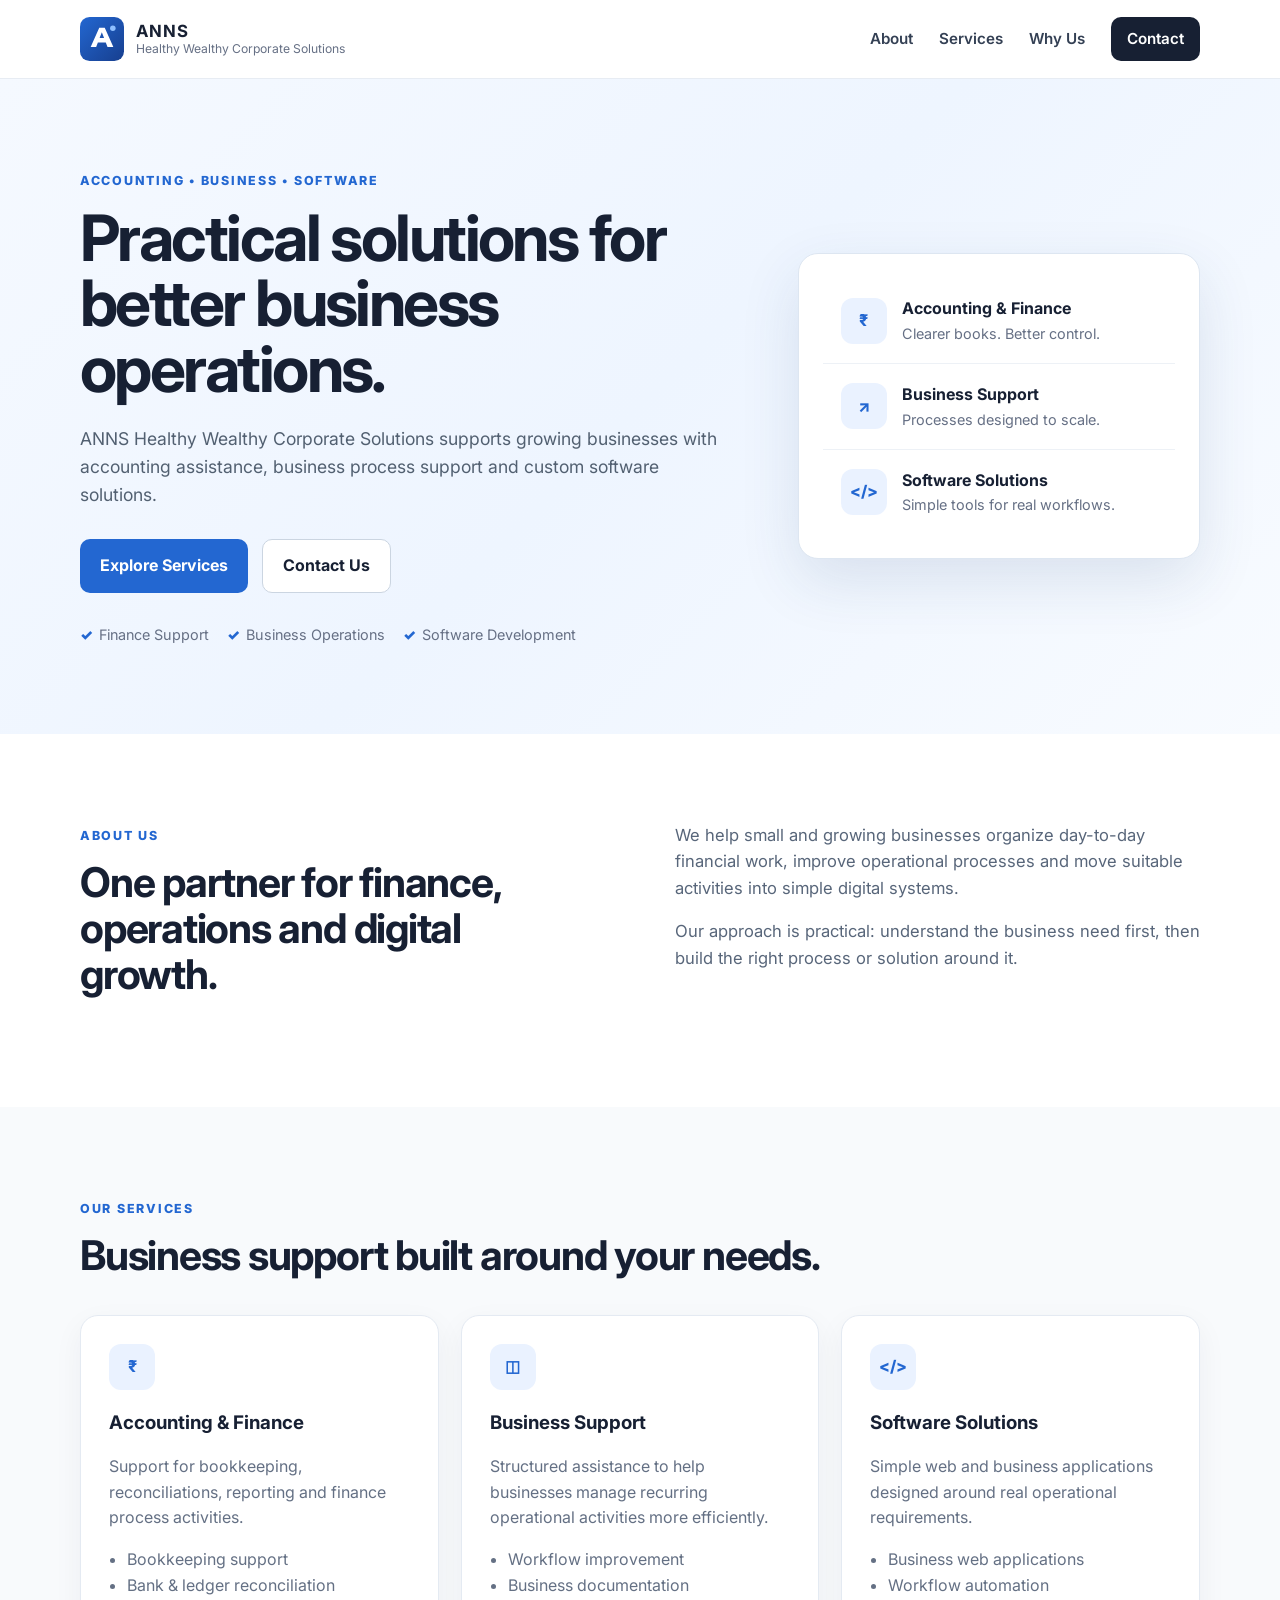
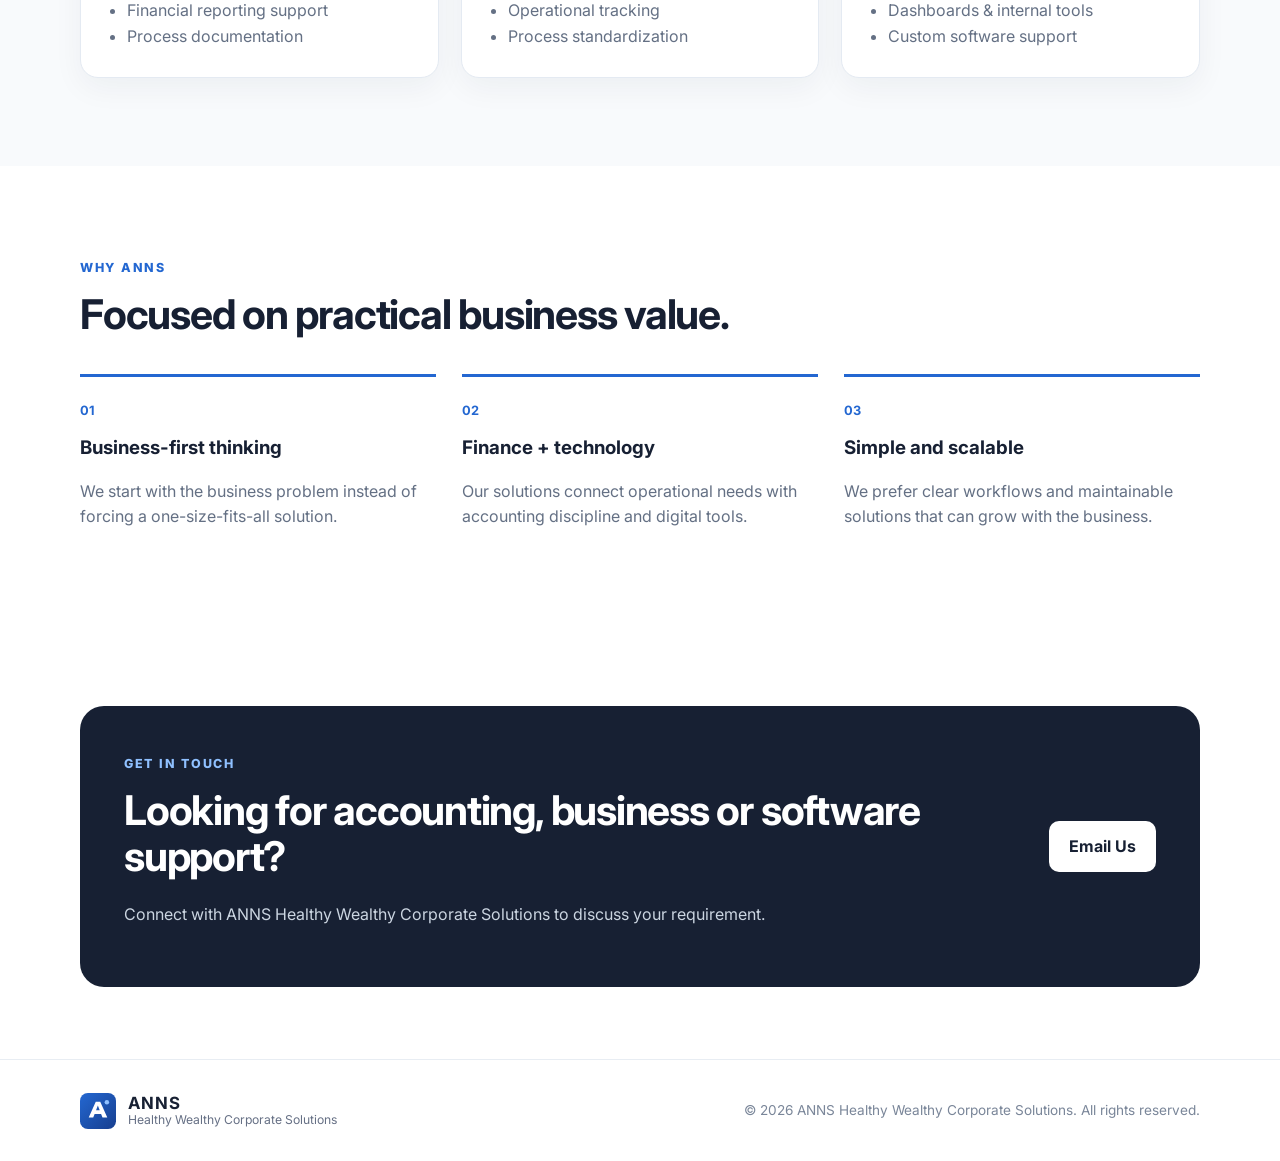
==== index.html @ 32c1140e "Initial ANNS corporate website" ====
<!DOCTYPE html>
<html lang="en">
<head>
  <meta charset="UTF-8" />
  <meta name="viewport" content="width=device-width, initial-scale=1.0" />
  <meta name="description" content="ANNS Healthy Wealthy Corporate Solutions provides accounting, business support and software solutions for growing businesses." />
  <title>ANNS Healthy Wealthy Corporate Solutions</title>
  <link rel="preconnect" href="https://fonts.googleapis.com">
  <link rel="preconnect" href="https://fonts.gstatic.com" crossorigin>
  <link href="https://fonts.googleapis.com/css2?family=Inter:wght@400;500;600;700;800&display=swap" rel="stylesheet">
  <link rel="stylesheet" href="styles.css" />
</head>
<body>
  <header class="site-header">
    <div class="container nav-wrap">
      <a class="brand" href="#home" aria-label="ANNS Healthy Wealthy Corporate Solutions home">
        <img src="logo.svg" alt="ANNS Healthy Wealthy Corporate Solutions logo" />
        <div>
          <strong>ANNS</strong>
          <span>Healthy Wealthy Corporate Solutions</span>
        </div>
      </a>

      <button class="menu-btn" aria-label="Open menu" aria-expanded="false">☰</button>

      <nav class="nav" id="nav">
        <a href="#about">About</a>
        <a href="#services">Services</a>
        <a href="#why-us">Why Us</a>
        <a href="#contact" class="nav-cta">Contact</a>
      </nav>
    </div>
  </header>

  <main>
    <section class="hero" id="home">
      <div class="container hero-grid">
        <div class="hero-copy">
          <span class="eyebrow">ACCOUNTING • BUSINESS • SOFTWARE</span>
          <h1>Practical solutions for better business operations.</h1>
          <p>
            ANNS Healthy Wealthy Corporate Solutions supports growing businesses
            with accounting assistance, business process support and custom software solutions.
          </p>
          <div class="hero-actions">
            <a class="btn primary" href="#services">Explore Services</a>
            <a class="btn secondary" href="#contact">Contact Us</a>
          </div>
          <div class="trust-row">
            <span>Finance Support</span>
            <span>Business Operations</span>
            <span>Software Development</span>
          </div>
        </div>

        <div class="hero-card">
          <div class="mini-card">
            <div class="icon">₹</div>
            <div>
              <strong>Accounting & Finance</strong>
              <span>Clearer books. Better control.</span>
            </div>
          </div>
          <div class="mini-card">
            <div class="icon">↗</div>
            <div>
              <strong>Business Support</strong>
              <span>Processes designed to scale.</span>
            </div>
          </div>
          <div class="mini-card">
            <div class="icon">&lt;/&gt;</div>
            <div>
              <strong>Software Solutions</strong>
              <span>Simple tools for real workflows.</span>
            </div>
          </div>
        </div>
      </div>
    </section>

    <section class="section" id="about">
      <div class="container two-col">
        <div>
          <span class="section-tag">ABOUT US</span>
          <h2>One partner for finance, operations and digital growth.</h2>
        </div>
        <div class="section-text">
          <p>
            We help small and growing businesses organize day-to-day financial work,
            improve operational processes and move suitable activities into simple digital systems.
          </p>
          <p>
            Our approach is practical: understand the business need first, then build the right process or solution around it.
          </p>
        </div>
      </div>
    </section>

    <section class="section alt" id="services">
      <div class="container">
        <span class="section-tag">OUR SERVICES</span>
        <h2>Business support built around your needs.</h2>
        <div class="cards">
          <article class="service-card">
            <div class="service-icon">₹</div>
            <h3>Accounting & Finance</h3>
            <p>Support for bookkeeping, reconciliations, reporting and finance process activities.</p>
            <ul>
              <li>Bookkeeping support</li>
              <li>Bank & ledger reconciliation</li>
              <li>Financial reporting support</li>
              <li>Process documentation</li>
            </ul>
          </article>

          <article class="service-card">
            <div class="service-icon">◫</div>
            <h3>Business Support</h3>
            <p>Structured assistance to help businesses manage recurring operational activities more efficiently.</p>
            <ul>
              <li>Workflow improvement</li>
              <li>Business documentation</li>
              <li>Operational tracking</li>
              <li>Process standardization</li>
            </ul>
          </article>

          <article class="service-card">
            <div class="service-icon">&lt;/&gt;</div>
            <h3>Software Solutions</h3>
            <p>Simple web and business applications designed around real operational requirements.</p>
            <ul>
              <li>Business web applications</li>
              <li>Workflow automation</li>
              <li>Dashboards & internal tools</li>
              <li>Custom software support</li>
            </ul>
          </article>
        </div>
      </div>
    </section>

    <section class="section" id="why-us">
      <div class="container">
        <span class="section-tag">WHY ANNS</span>
        <h2>Focused on practical business value.</h2>
        <div class="features">
          <div class="feature">
            <strong>01</strong>
            <h3>Business-first thinking</h3>
            <p>We start with the business problem instead of forcing a one-size-fits-all solution.</p>
          </div>
          <div class="feature">
            <strong>02</strong>
            <h3>Finance + technology</h3>
            <p>Our solutions connect operational needs with accounting discipline and digital tools.</p>
          </div>
          <div class="feature">
            <strong>03</strong>
            <h3>Simple and scalable</h3>
            <p>We prefer clear workflows and maintainable solutions that can grow with the business.</p>
          </div>
        </div>
      </div>
    </section>

    <section class="cta-section" id="contact">
      <div class="container cta-box">
        <div>
          <span class="section-tag light">GET IN TOUCH</span>
          <h2>Looking for accounting, business or software support?</h2>
          <p>Connect with ANNS Healthy Wealthy Corporate Solutions to discuss your requirement.</p>
        </div>
        <a class="btn light-btn" href="mailto:annshealthywealthycorporatesol@gmail.com">Email Us</a>
      </div>
    </section>
  </main>

  <footer>
    <div class="container footer-wrap">
      <div class="brand footer-brand">
        <img src="logo.svg" alt="" />
        <div>
          <strong>ANNS</strong>
          <span>Healthy Wealthy Corporate Solutions</span>
        </div>
      </div>
      <p>© <span id="year"></span> ANNS Healthy Wealthy Corporate Solutions. All rights reserved.</p>
    </div>
  </footer>

  <script src="script.js"></script>
</body>
</html>
---- styles.css ----
*{box-sizing:border-box}html{scroll-behavior:smooth}body{margin:0;font-family:Inter,Arial,sans-serif;color:#172033;background:#fff;line-height:1.6}.container{width:min(1120px,92%);margin:auto}.site-header{position:sticky;top:0;z-index:50;background:rgba(255,255,255,.96);backdrop-filter:blur(10px);border-bottom:1px solid #e7ecf3}.nav-wrap{height:78px;display:flex;align-items:center;justify-content:space-between}.brand{display:flex;align-items:center;gap:12px;text-decoration:none;color:#172033}.brand img{width:44px;height:44px}.brand div{display:flex;flex-direction:column;line-height:1.15}.brand strong{font-size:1.05rem;letter-spacing:.05em}.brand span{font-size:.76rem;color:#667085}.nav{display:flex;align-items:center;gap:26px}.nav a{text-decoration:none;color:#344054;font-weight:600;font-size:.95rem}.nav a:hover{color:#2367d1}.nav-cta{padding:10px 16px;background:#172033;color:#fff!important;border-radius:10px}.menu-btn{display:none;border:0;background:transparent;font-size:1.6rem}.hero{background:linear-gradient(135deg,#f5f9ff,#eef5ff 50%,#f8fbff);padding:88px 0}.hero-grid{display:grid;grid-template-columns:1.3fr .8fr;gap:64px;align-items:center}.eyebrow,.section-tag{display:inline-block;font-size:.78rem;font-weight:800;letter-spacing:.14em;color:#2367d1;margin-bottom:14px}.hero h1{font-size:clamp(2.4rem,5vw,4.7rem);line-height:1.02;margin:0 0 24px;letter-spacing:-.04em;max-width:820px}.hero p{font-size:1.1rem;color:#526071;max-width:700px}.hero-actions{display:flex;gap:14px;margin:30px 0}.btn{display:inline-flex;align-items:center;justify-content:center;padding:13px 20px;border-radius:10px;text-decoration:none;font-weight:700}.primary{background:#2367d1;color:white}.secondary{border:1px solid #cbd5e1;color:#172033;background:white}.trust-row{display:flex;gap:18px;flex-wrap:wrap;color:#667085;font-size:.9rem}.trust-row span:before{content:"✓";color:#2367d1;font-weight:900;margin-right:6px}.hero-card{background:#fff;border:1px solid #dde6f1;border-radius:20px;padding:24px;box-shadow:0 22px 60px rgba(31,68,118,.12)}.mini-card{display:flex;gap:15px;align-items:center;padding:18px;border-bottom:1px solid #edf1f6}.mini-card:last-child{border-bottom:0}.mini-card div:last-child{display:flex;flex-direction:column}.mini-card span{font-size:.9rem;color:#667085}.icon,.service-icon{width:46px;height:46px;border-radius:12px;background:#eaf2ff;color:#2367d1;display:grid;place-items:center;font-weight:800}.section{padding:88px 0}.alt{background:#f8fafc}.two-col{display:grid;grid-template-columns:1fr 1fr;gap:70px}.section h2,.cta-section h2{font-size:clamp(2rem,3.2vw,3.1rem);line-height:1.12;letter-spacing:-.03em;margin:0 0 22px}.section-text p{margin-top:0;color:#58667a;font-size:1.04rem}.cards{display:grid;grid-template-columns:repeat(3,1fr);gap:22px;margin-top:36px}.service-card{background:#fff;border:1px solid #e4eaf2;border-radius:18px;padding:28px;box-shadow:0 10px 30px rgba(21,35,60,.05)}.service-card h3{margin:18px 0 10px}.service-card p,.service-card li{color:#647084}.service-card ul{padding-left:18px;margin-bottom:0}.features{display:grid;grid-template-columns:repeat(3,1fr);gap:26px;margin-top:36px}.feature{padding-top:20px;border-top:3px solid #2367d1}.feature>strong{font-size:.8rem;color:#2367d1}.feature h3{margin:10px 0 8px}.feature p{color:#647084}.cta-section{padding:72px 0}.cta-box{background:#172033;color:#fff;border-radius:24px;padding:44px;display:flex;align-items:center;justify-content:space-between;gap:30px}.cta-box p{color:#cbd5e1;max-width:700px}.light{color:#8fc0ff}.light-btn{background:#fff;color:#172033;white-space:nowrap}footer{border-top:1px solid #e8edf3;padding:26px 0}.footer-wrap{display:flex;align-items:center;justify-content:space-between;gap:20px}.footer-brand img{width:36px;height:36px}.footer-wrap p{font-size:.85rem;color:#7a8699}@media(max-width:850px){.menu-btn{display:block}.nav{position:absolute;top:78px;left:0;right:0;background:#fff;border-bottom:1px solid #e7ecf3;padding:18px 4%;display:none;flex-direction:column;align-items:flex-start}.nav.open{display:flex}.hero{padding:58px 0}.hero-grid,.two-col,.cards,.features{grid-template-columns:1fr}.hero-grid{gap:36px}.hero h1{font-size:2.65rem}.cta-box,.footer-wrap{flex-direction:column;align-items:flex-start}.brand span{max-width:190px}}
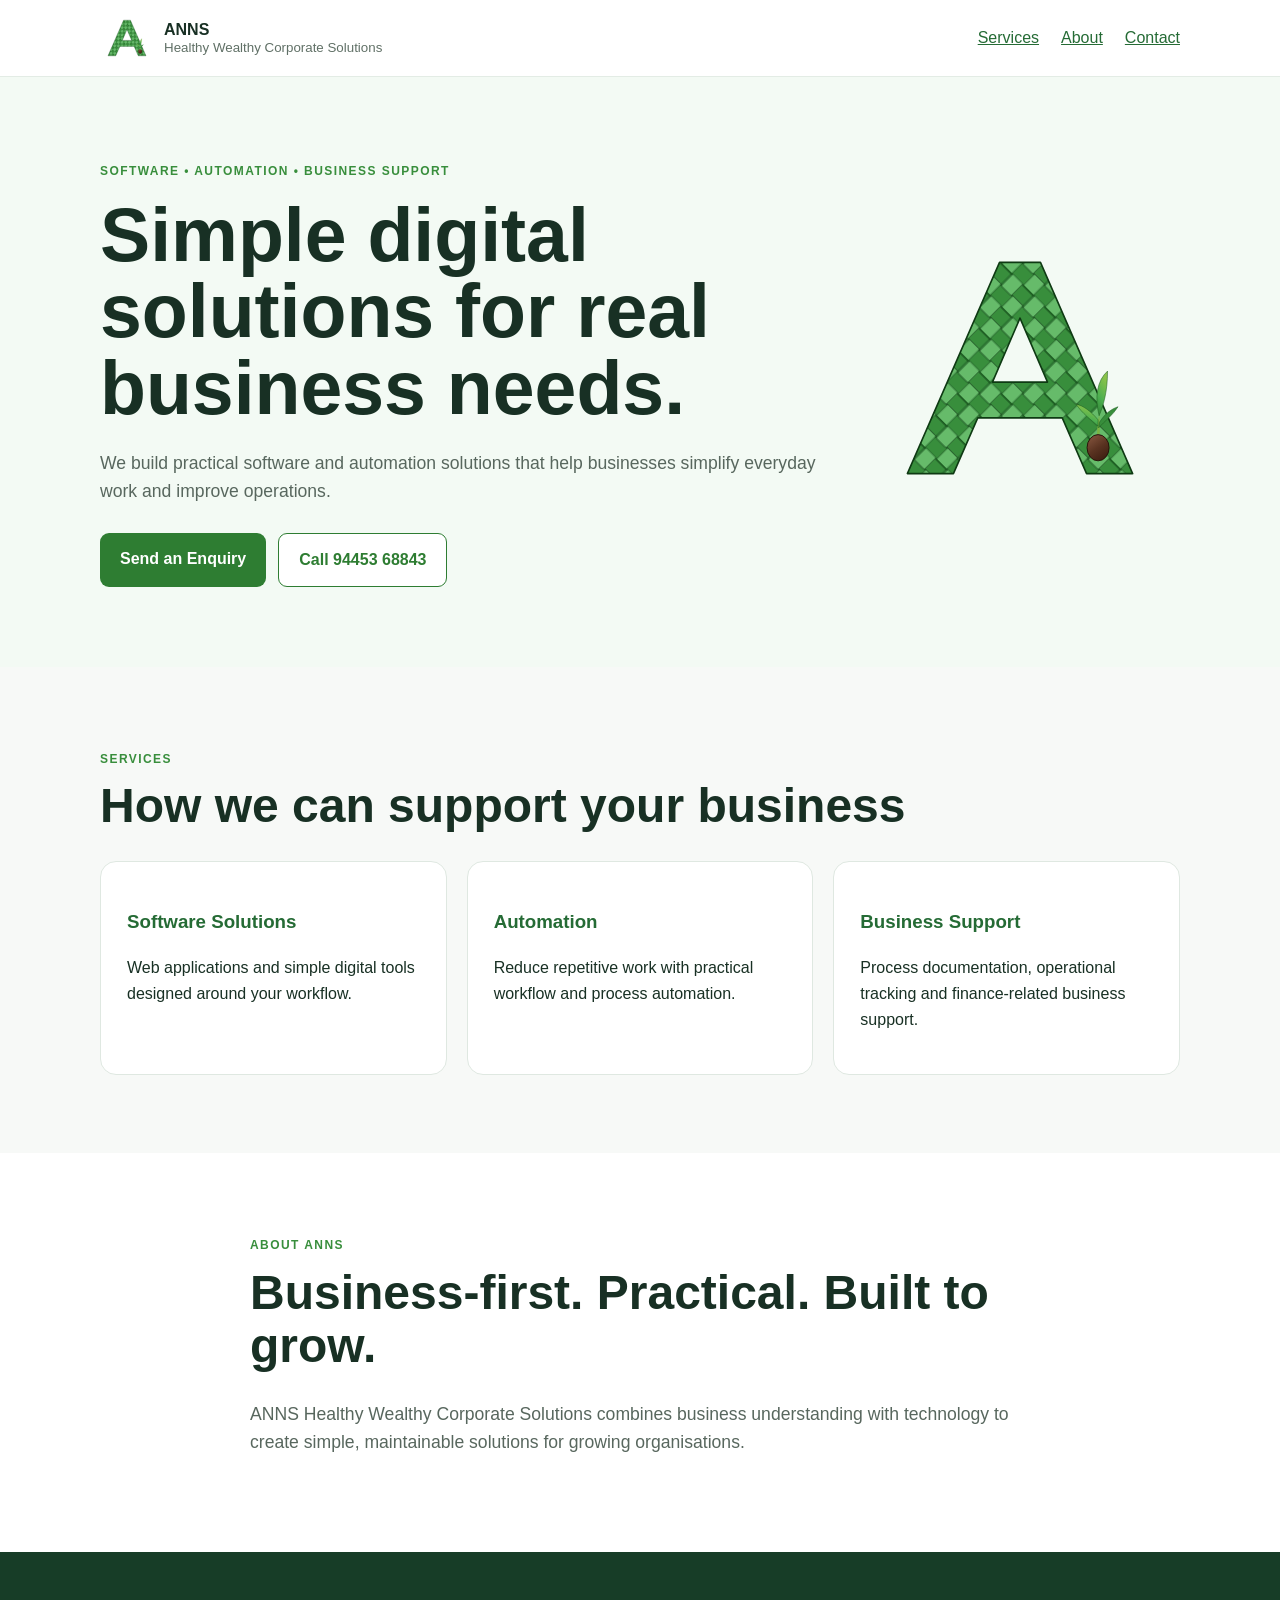
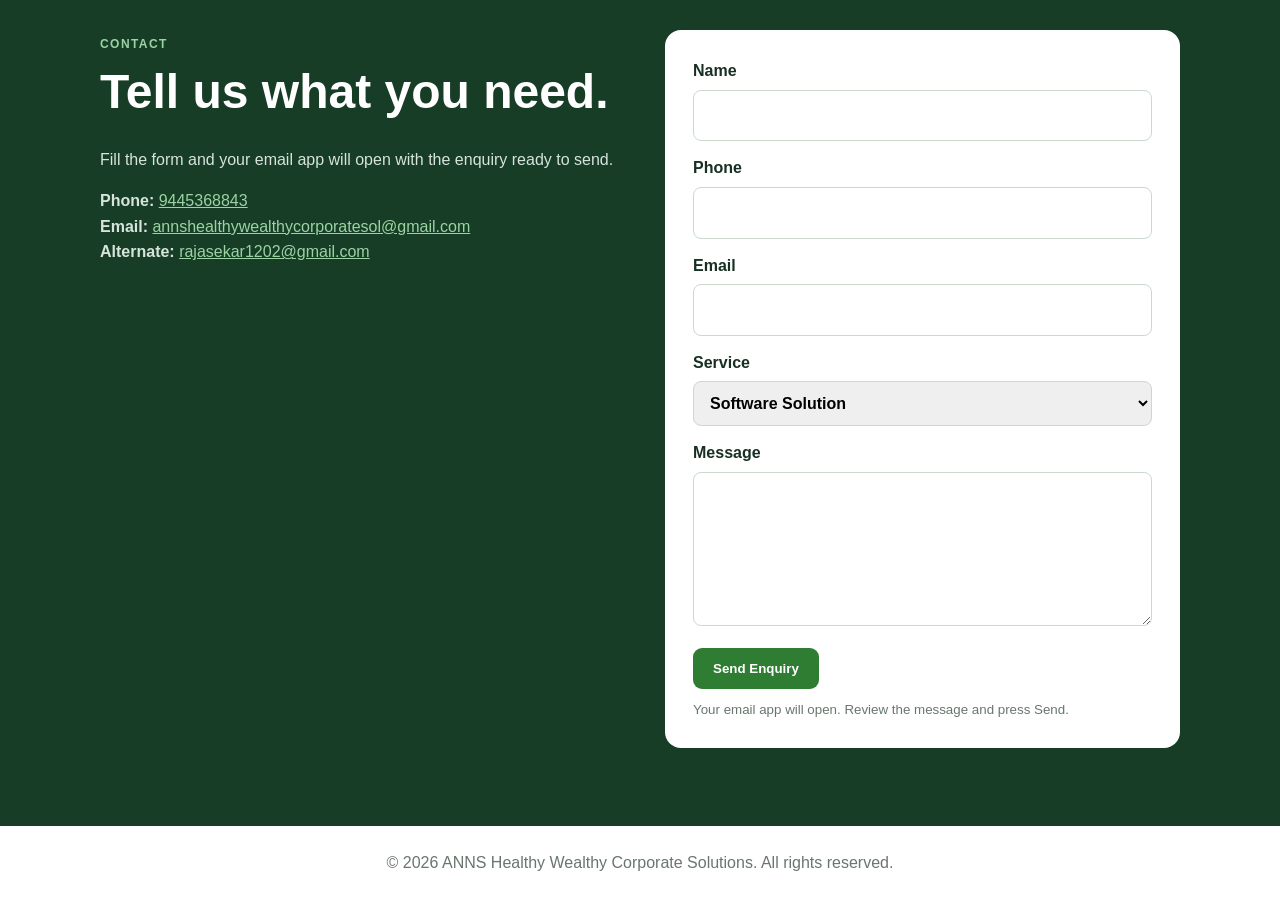
==== commit 4dfc1f16: "Update ANNS website design and logo" ====
--- a/index.html
+++ b/index.html
@@ -1,195 +1,42 @@
 <!DOCTYPE html>
 <html lang="en">
 <head>
-  <meta charset="UTF-8" />
-  <meta name="viewport" content="width=device-width, initial-scale=1.0" />
-  <meta name="description" content="ANNS Healthy Wealthy Corporate Solutions provides accounting, business support and software solutions for growing businesses." />
-  <title>ANNS Healthy Wealthy Corporate Solutions</title>
-  <link rel="preconnect" href="https://fonts.googleapis.com">
-  <link rel="preconnect" href="https://fonts.gstatic.com" crossorigin>
-  <link href="https://fonts.googleapis.com/css2?family=Inter:wght@400;500;600;700;800&display=swap" rel="stylesheet">
-  <link rel="stylesheet" href="styles.css" />
+<meta charset="UTF-8"><meta name="viewport" content="width=device-width,initial-scale=1">
+<meta name="description" content="ANNS Healthy Wealthy Corporate Solutions provides software, automation and practical business support.">
+<title>ANNS Healthy Wealthy Corporate Solutions</title>
+<link rel="stylesheet" href="styles.css">
 </head>
 <body>
-  <header class="site-header">
-    <div class="container nav-wrap">
-      <a class="brand" href="#home" aria-label="ANNS Healthy Wealthy Corporate Solutions home">
-        <img src="logo.svg" alt="ANNS Healthy Wealthy Corporate Solutions logo" />
-        <div>
-          <strong>ANNS</strong>
-          <span>Healthy Wealthy Corporate Solutions</span>
-        </div>
-      </a>
-
-      <button class="menu-btn" aria-label="Open menu" aria-expanded="false">☰</button>
-
-      <nav class="nav" id="nav">
-        <a href="#about">About</a>
-        <a href="#services">Services</a>
-        <a href="#why-us">Why Us</a>
-        <a href="#contact" class="nav-cta">Contact</a>
-      </nav>
-    </div>
-  </header>
-
-  <main>
-    <section class="hero" id="home">
-      <div class="container hero-grid">
-        <div class="hero-copy">
-          <span class="eyebrow">ACCOUNTING • BUSINESS • SOFTWARE</span>
-          <h1>Practical solutions for better business operations.</h1>
-          <p>
-            ANNS Healthy Wealthy Corporate Solutions supports growing businesses
-            with accounting assistance, business process support and custom software solutions.
-          </p>
-          <div class="hero-actions">
-            <a class="btn primary" href="#services">Explore Services</a>
-            <a class="btn secondary" href="#contact">Contact Us</a>
-          </div>
-          <div class="trust-row">
-            <span>Finance Support</span>
-            <span>Business Operations</span>
-            <span>Software Development</span>
-          </div>
-        </div>
-
-        <div class="hero-card">
-          <div class="mini-card">
-            <div class="icon">₹</div>
-            <div>
-              <strong>Accounting & Finance</strong>
-              <span>Clearer books. Better control.</span>
-            </div>
-          </div>
-          <div class="mini-card">
-            <div class="icon">↗</div>
-            <div>
-              <strong>Business Support</strong>
-              <span>Processes designed to scale.</span>
-            </div>
-          </div>
-          <div class="mini-card">
-            <div class="icon">&lt;/&gt;</div>
-            <div>
-              <strong>Software Solutions</strong>
-              <span>Simple tools for real workflows.</span>
-            </div>
-          </div>
-        </div>
-      </div>
-    </section>
-
-    <section class="section" id="about">
-      <div class="container two-col">
-        <div>
-          <span class="section-tag">ABOUT US</span>
-          <h2>One partner for finance, operations and digital growth.</h2>
-        </div>
-        <div class="section-text">
-          <p>
-            We help small and growing businesses organize day-to-day financial work,
-            improve operational processes and move suitable activities into simple digital systems.
-          </p>
-          <p>
-            Our approach is practical: understand the business need first, then build the right process or solution around it.
-          </p>
-        </div>
-      </div>
-    </section>
-
-    <section class="section alt" id="services">
-      <div class="container">
-        <span class="section-tag">OUR SERVICES</span>
-        <h2>Business support built around your needs.</h2>
-        <div class="cards">
-          <article class="service-card">
-            <div class="service-icon">₹</div>
-            <h3>Accounting & Finance</h3>
-            <p>Support for bookkeeping, reconciliations, reporting and finance process activities.</p>
-            <ul>
-              <li>Bookkeeping support</li>
-              <li>Bank & ledger reconciliation</li>
-              <li>Financial reporting support</li>
-              <li>Process documentation</li>
-            </ul>
-          </article>
-
-          <article class="service-card">
-            <div class="service-icon">◫</div>
-            <h3>Business Support</h3>
-            <p>Structured assistance to help businesses manage recurring operational activities more efficiently.</p>
-            <ul>
-              <li>Workflow improvement</li>
-              <li>Business documentation</li>
-              <li>Operational tracking</li>
-              <li>Process standardization</li>
-            </ul>
-          </article>
-
-          <article class="service-card">
-            <div class="service-icon">&lt;/&gt;</div>
-            <h3>Software Solutions</h3>
-            <p>Simple web and business applications designed around real operational requirements.</p>
-            <ul>
-              <li>Business web applications</li>
-              <li>Workflow automation</li>
-              <li>Dashboards & internal tools</li>
-              <li>Custom software support</li>
-            </ul>
-          </article>
-        </div>
-      </div>
-    </section>
-
-    <section class="section" id="why-us">
-      <div class="container">
-        <span class="section-tag">WHY ANNS</span>
-        <h2>Focused on practical business value.</h2>
-        <div class="features">
-          <div class="feature">
-            <strong>01</strong>
-            <h3>Business-first thinking</h3>
-            <p>We start with the business problem instead of forcing a one-size-fits-all solution.</p>
-          </div>
-          <div class="feature">
-            <strong>02</strong>
-            <h3>Finance + technology</h3>
-            <p>Our solutions connect operational needs with accounting discipline and digital tools.</p>
-          </div>
-          <div class="feature">
-            <strong>03</strong>
-            <h3>Simple and scalable</h3>
-            <p>We prefer clear workflows and maintainable solutions that can grow with the business.</p>
-          </div>
-        </div>
-      </div>
-    </section>
-
-    <section class="cta-section" id="contact">
-      <div class="container cta-box">
-        <div>
-          <span class="section-tag light">GET IN TOUCH</span>
-          <h2>Looking for accounting, business or software support?</h2>
-          <p>Connect with ANNS Healthy Wealthy Corporate Solutions to discuss your requirement.</p>
-        </div>
-        <a class="btn light-btn" href="mailto:annshealthywealthycorporatesol@gmail.com">Email Us</a>
-      </div>
-    </section>
-  </main>
-
-  <footer>
-    <div class="container footer-wrap">
-      <div class="brand footer-brand">
-        <img src="logo.svg" alt="" />
-        <div>
-          <strong>ANNS</strong>
-          <span>Healthy Wealthy Corporate Solutions</span>
-        </div>
-      </div>
-      <p>© <span id="year"></span> ANNS Healthy Wealthy Corporate Solutions. All rights reserved.</p>
-    </div>
-  </footer>
-
-  <script src="script.js"></script>
-</body>
-</html>
+<header><div class="wrap nav">
+<a class="brand" href="#home"><img src="logo.svg" alt="ANNS logo"><div><b>ANNS</b><small>Healthy Wealthy Corporate Solutions</small></div></a>
+<nav><a href="#services">Services</a><a href="#about">About</a><a href="#contact">Contact</a></nav>
+</div></header>
+<main id="home">
+<section class="hero"><div class="wrap heroGrid">
+<div><span class="tag">SOFTWARE • AUTOMATION • BUSINESS SUPPORT</span><h1>Simple digital solutions for real business needs.</h1>
+<p>We build practical software and automation solutions that help businesses simplify everyday work and improve operations.</p>
+<div class="actions"><a class="btn" href="#contact">Send an Enquiry</a><a class="btn outline" href="tel:+919445368843">Call 94453 68843</a></div></div>
+<div class="logoHero"><img src="logo.svg" alt="ANNS logo"></div>
+</div></section>
+<section id="services" class="section alt"><div class="wrap"><span class="tag">SERVICES</span><h2>How we can support your business</h2>
+<div class="cards"><article><h3>Software Solutions</h3><p>Web applications and simple digital tools designed around your workflow.</p></article>
+<article><h3>Automation</h3><p>Reduce repetitive work with practical workflow and process automation.</p></article>
+<article><h3>Business Support</h3><p>Process documentation, operational tracking and finance-related business support.</p></article></div></div></section>
+<section id="about" class="section"><div class="wrap narrow"><span class="tag">ABOUT ANNS</span><h2>Business-first. Practical. Built to grow.</h2>
+<p>ANNS Healthy Wealthy Corporate Solutions combines business understanding with technology to create simple, maintainable solutions for growing organisations.</p></div></section>
+<section id="contact" class="section contact"><div class="wrap contactGrid"><div><span class="tag">CONTACT</span><h2>Tell us what you need.</h2>
+<p>Fill the form and your email app will open with the enquiry ready to send.</p>
+<p><b>Phone:</b> <a href="tel:+919445368843">9445368843</a><br>
+<b>Email:</b> <a href="mailto:annshealthywealthycorporatesol@gmail.com">annshealthywealthycorporatesol@gmail.com</a><br>
+<b>Alternate:</b> <a href="mailto:rajasekar1202@gmail.com">rajasekar1202@gmail.com</a></p></div>
+<form id="enquiryForm">
+<label>Name<input id="name" required></label>
+<label>Phone<input id="phone" type="tel" required></label>
+<label>Email<input id="email" type="email" required></label>
+<label>Service<select id="service"><option>Software Solution</option><option>Automation</option><option>Business Support</option><option>Other</option></select></label>
+<label>Message<textarea id="message" rows="5" required></textarea></label>
+<button class="btn" type="submit">Send Enquiry</button>
+<small class="note">Your email app will open. Review the message and press Send.</small>
+</form></div></section></main>
+<footer><div class="wrap">© <span id="year"></span> ANNS Healthy Wealthy Corporate Solutions. All rights reserved.</div></footer>
+<script src="script.js"></script></body></html>
--- a/styles.css
+++ b/styles.css
@@ -1 +1 @@
-*{box-sizing:border-box}html{scroll-behavior:smooth}body{margin:0;font-family:Inter,Arial,sans-serif;color:#172033;background:#fff;line-height:1.6}.container{width:min(1120px,92%);margin:auto}.site-header{position:sticky;top:0;z-index:50;background:rgba(255,255,255,.96);backdrop-filter:blur(10px);border-bottom:1px solid #e7ecf3}.nav-wrap{height:78px;display:flex;align-items:center;justify-content:space-between}.brand{display:flex;align-items:center;gap:12px;text-decoration:none;color:#172033}.brand img{width:44px;height:44px}.brand div{display:flex;flex-direction:column;line-height:1.15}.brand strong{font-size:1.05rem;letter-spacing:.05em}.brand span{font-size:.76rem;color:#667085}.nav{display:flex;align-items:center;gap:26px}.nav a{text-decoration:none;color:#344054;font-weight:600;font-size:.95rem}.nav a:hover{color:#2367d1}.nav-cta{padding:10px 16px;background:#172033;color:#fff!important;border-radius:10px}.menu-btn{display:none;border:0;background:transparent;font-size:1.6rem}.hero{background:linear-gradient(135deg,#f5f9ff,#eef5ff 50%,#f8fbff);padding:88px 0}.hero-grid{display:grid;grid-template-columns:1.3fr .8fr;gap:64px;align-items:center}.eyebrow,.section-tag{display:inline-block;font-size:.78rem;font-weight:800;letter-spacing:.14em;color:#2367d1;margin-bottom:14px}.hero h1{font-size:clamp(2.4rem,5vw,4.7rem);line-height:1.02;margin:0 0 24px;letter-spacing:-.04em;max-width:820px}.hero p{font-size:1.1rem;color:#526071;max-width:700px}.hero-actions{display:flex;gap:14px;margin:30px 0}.btn{display:inline-flex;align-items:center;justify-content:center;padding:13px 20px;border-radius:10px;text-decoration:none;font-weight:700}.primary{background:#2367d1;color:white}.secondary{border:1px solid #cbd5e1;color:#172033;background:white}.trust-row{display:flex;gap:18px;flex-wrap:wrap;color:#667085;font-size:.9rem}.trust-row span:before{content:"✓";color:#2367d1;font-weight:900;margin-right:6px}.hero-card{background:#fff;border:1px solid #dde6f1;border-radius:20px;padding:24px;box-shadow:0 22px 60px rgba(31,68,118,.12)}.mini-card{display:flex;gap:15px;align-items:center;padding:18px;border-bottom:1px solid #edf1f6}.mini-card:last-child{border-bottom:0}.mini-card div:last-child{display:flex;flex-direction:column}.mini-card span{font-size:.9rem;color:#667085}.icon,.service-icon{width:46px;height:46px;border-radius:12px;background:#eaf2ff;color:#2367d1;display:grid;place-items:center;font-weight:800}.section{padding:88px 0}.alt{background:#f8fafc}.two-col{display:grid;grid-template-columns:1fr 1fr;gap:70px}.section h2,.cta-section h2{font-size:clamp(2rem,3.2vw,3.1rem);line-height:1.12;letter-spacing:-.03em;margin:0 0 22px}.section-text p{margin-top:0;color:#58667a;font-size:1.04rem}.cards{display:grid;grid-template-columns:repeat(3,1fr);gap:22px;margin-top:36px}.service-card{background:#fff;border:1px solid #e4eaf2;border-radius:18px;padding:28px;box-shadow:0 10px 30px rgba(21,35,60,.05)}.service-card h3{margin:18px 0 10px}.service-card p,.service-card li{color:#647084}.service-card ul{padding-left:18px;margin-bottom:0}.features{display:grid;grid-template-columns:repeat(3,1fr);gap:26px;margin-top:36px}.feature{padding-top:20px;border-top:3px solid #2367d1}.feature>strong{font-size:.8rem;color:#2367d1}.feature h3{margin:10px 0 8px}.feature p{color:#647084}.cta-section{padding:72px 0}.cta-box{background:#172033;color:#fff;border-radius:24px;padding:44px;display:flex;align-items:center;justify-content:space-between;gap:30px}.cta-box p{color:#cbd5e1;max-width:700px}.light{color:#8fc0ff}.light-btn{background:#fff;color:#172033;white-space:nowrap}footer{border-top:1px solid #e8edf3;padding:26px 0}.footer-wrap{display:flex;align-items:center;justify-content:space-between;gap:20px}.footer-brand img{width:36px;height:36px}.footer-wrap p{font-size:.85rem;color:#7a8699}@media(max-width:850px){.menu-btn{display:block}.nav{position:absolute;top:78px;left:0;right:0;background:#fff;border-bottom:1px solid #e7ecf3;padding:18px 4%;display:none;flex-direction:column;align-items:flex-start}.nav.open{display:flex}.hero{padding:58px 0}.hero-grid,.two-col,.cards,.features{grid-template-columns:1fr}.hero-grid{gap:36px}.hero h1{font-size:2.65rem}.cta-box,.footer-wrap{flex-direction:column;align-items:flex-start}.brand span{max-width:190px}}+*{box-sizing:border-box}html{scroll-behavior:smooth}body{margin:0;font-family:Arial,sans-serif;color:#183024;line-height:1.6}.wrap{width:min(1080px,92%);margin:auto}header{position:sticky;top:0;background:#fff;border-bottom:1px solid #e3ece5;z-index:5}.nav{height:76px;display:flex;align-items:center;justify-content:space-between}.brand{display:flex;align-items:center;gap:10px;text-decoration:none;color:#183024}.brand img{width:54px;height:54px}.brand div{display:flex;flex-direction:column;line-height:1.15}.brand small{color:#607066}nav{display:flex;gap:22px}nav a,a{color:#256b35}.hero{padding:80px 0;background:#f3faf4}.heroGrid{display:grid;grid-template-columns:1.4fr .6fr;align-items:center;gap:40px}.logoHero{text-align:center}.logoHero img{width:min(320px,80vw)}.tag{font-size:.75rem;font-weight:700;letter-spacing:.12em;color:#388e3c}.hero h1{font-size:clamp(2.5rem,6vw,4.7rem);line-height:1.02;margin:14px 0 22px}.hero p,.narrow p{font-size:1.1rem;color:#58675e}.actions{display:flex;gap:12px;flex-wrap:wrap;margin-top:28px}.btn{display:inline-block;border:0;border-radius:9px;padding:13px 20px;background:#2e7d32;color:#fff;text-decoration:none;font-weight:700;cursor:pointer}.outline{background:#fff;color:#2e7d32;border:1px solid #2e7d32}.section{padding:78px 0}.alt{background:#f7f9f7}h2{font-size:clamp(2rem,4vw,3rem);line-height:1.1;margin:10px 0 28px}.cards{display:grid;grid-template-columns:repeat(3,1fr);gap:20px}.cards article{padding:26px;border:1px solid #dfe8e1;border-radius:16px;background:#fff}.cards h3{color:#256b35}.narrow{max-width:780px}.contact{background:#173d27;color:#fff}.contact .tag,.contact a{color:#9bd4a2}.contactGrid{display:grid;grid-template-columns:1fr 1fr;gap:50px}.contact p{color:#d7e4da}form{background:#fff;color:#183024;padding:28px;border-radius:16px}label{display:block;font-weight:700;margin-bottom:14px}input,select,textarea{width:100%;margin-top:6px;padding:12px;border:1px solid #cbd8ce;border-radius:8px;font:inherit}textarea{resize:vertical}.note{display:block;color:#68776d;margin-top:10px}footer{padding:24px;text-align:center;color:#69766d}@media(max-width:760px){nav{display:none}.hero{padding:50px 0}.heroGrid,.contactGrid,.cards{grid-template-columns:1fr}.logoHero{order:-1}.logoHero img{width:190px}.brand small{max-width:190px}.contactGrid{gap:25px}}
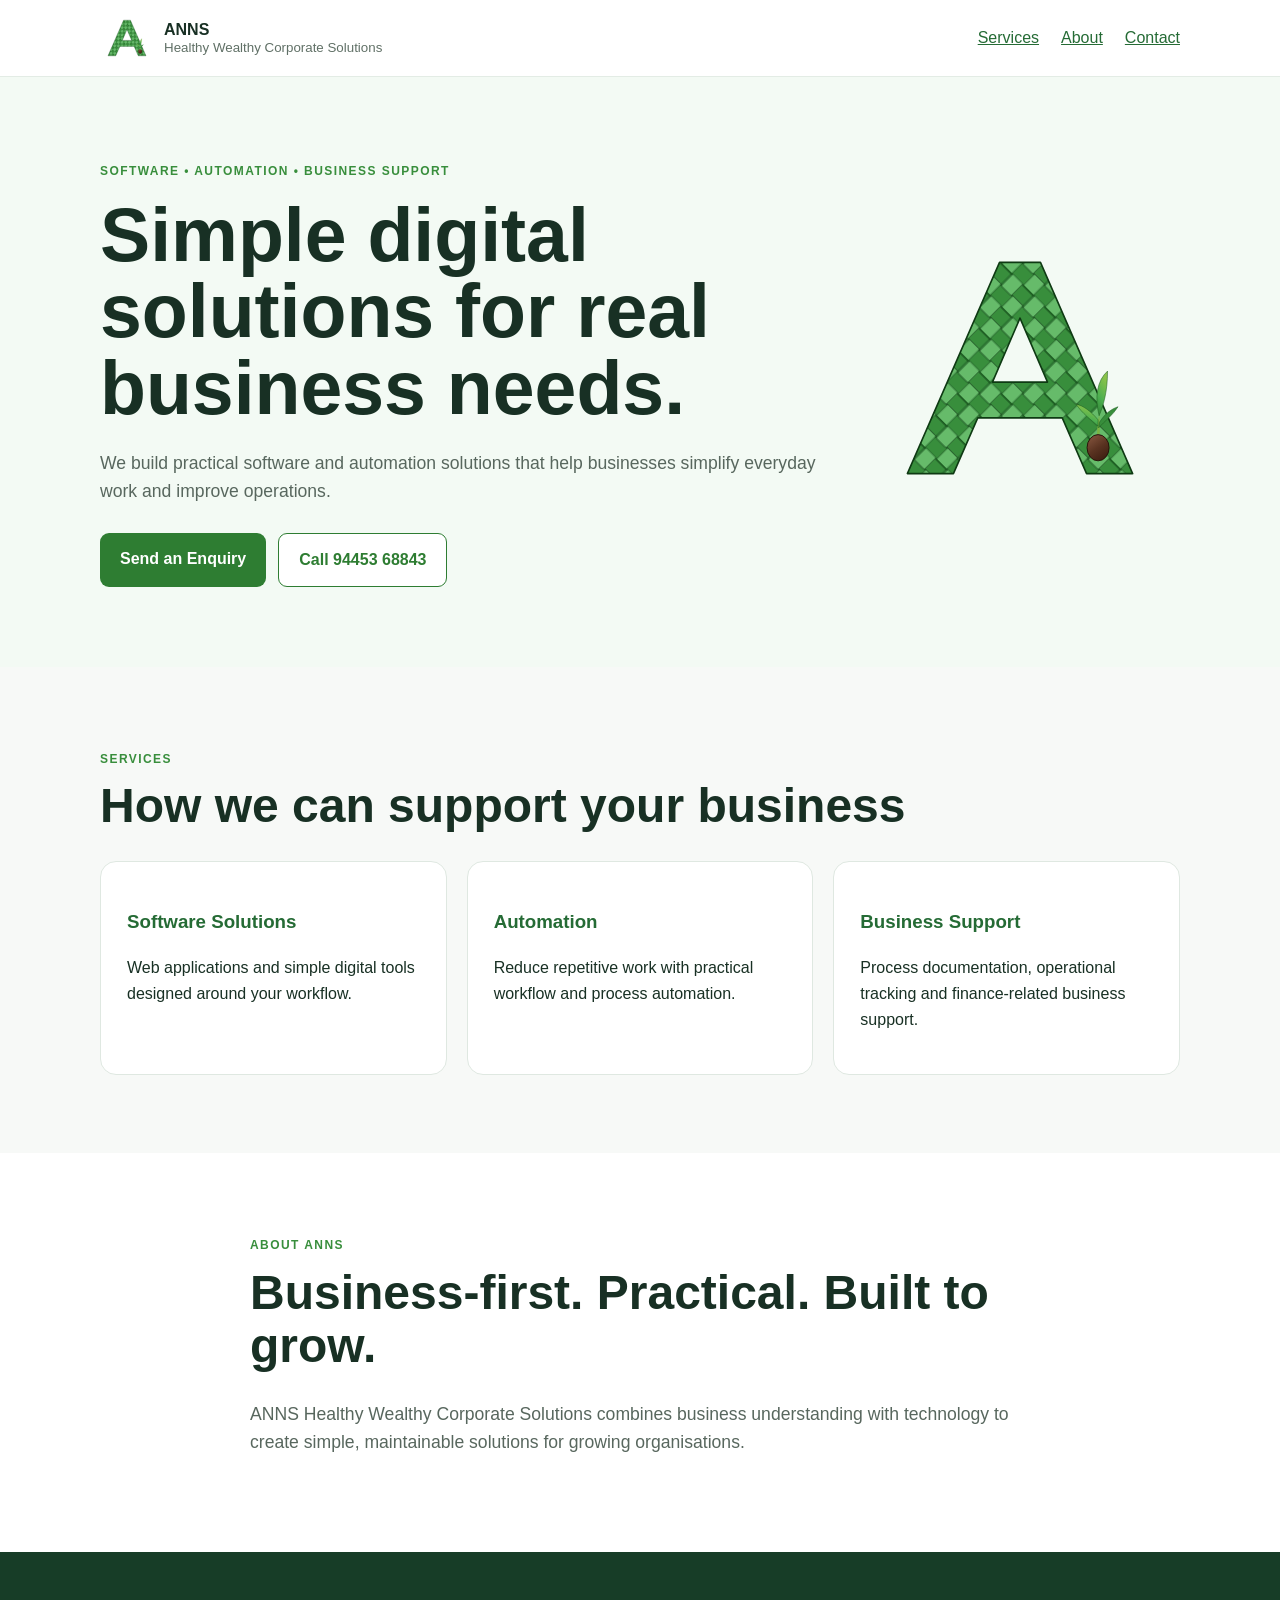
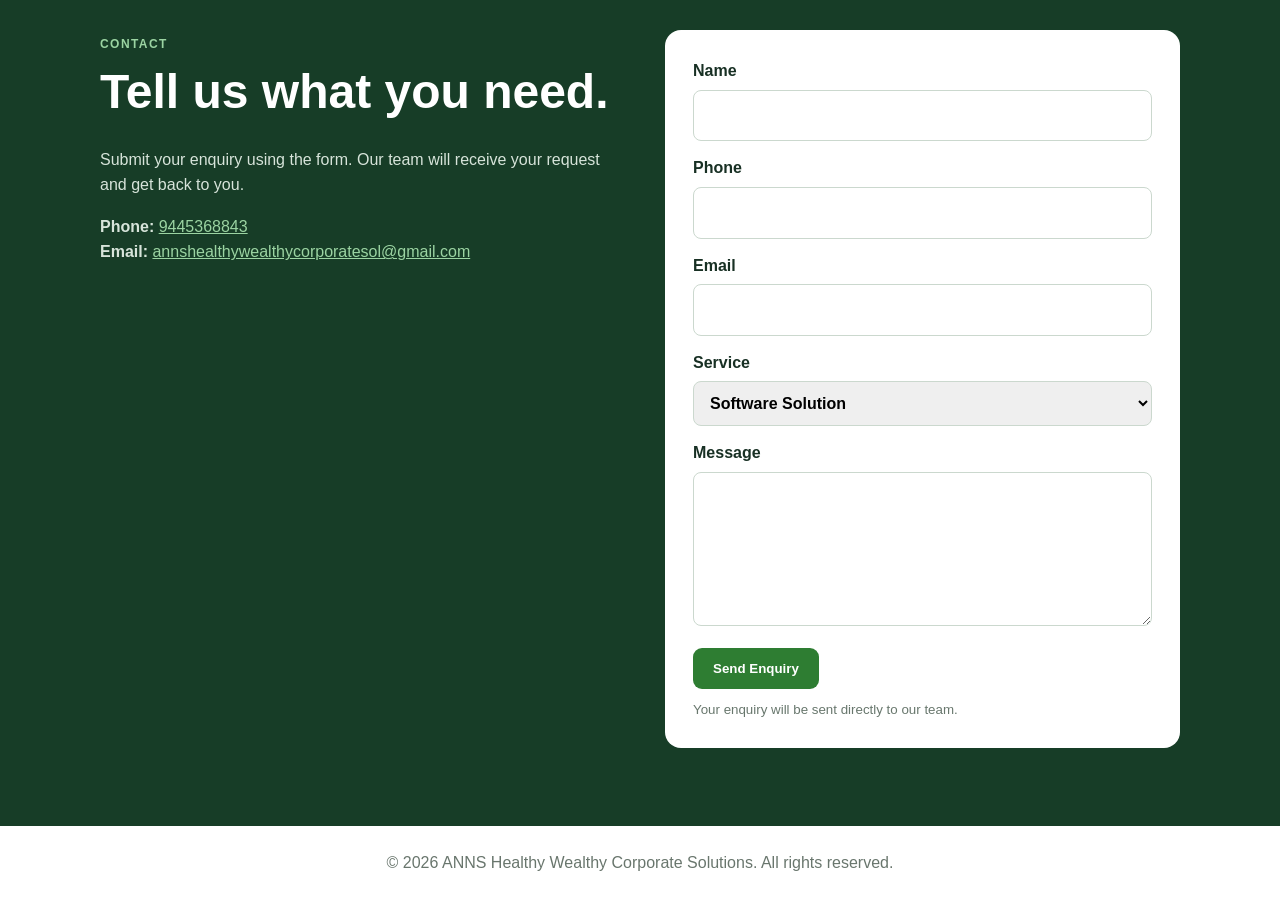
==== commit 74ae13d1: "Improve ANNS homepage SEO and contact information" ====
--- a/index.html
+++ b/index.html
@@ -2,8 +2,44 @@
 <html lang="en">
 <head>
 <meta charset="UTF-8"><meta name="viewport" content="width=device-width,initial-scale=1">
-<meta name="description" content="ANNS Healthy Wealthy Corporate Solutions provides software, automation and practical business support.">
-<title>ANNS Healthy Wealthy Corporate Solutions</title>
+<meta name="description" content="ANNS Healthy Wealthy Corporate Solutions builds business software, web applications and workflow automation, with practical operational and finance process support.">
+<title>Business Software & Automation Services | ANNS</title>
+<meta property="og:site_name" content="ANNS Healthy Wealthy Corporate Solutions">
+<meta property="og:type" content="website">
+<meta property="og:title" content="Business Software & Automation Services | ANNS">
+<meta property="og:description" content="Business software, web applications, workflow automation and business support.">
+<meta property="og:url" content="https://annshealthywealthycorporatesol.work.gd/">
+<meta property="og:image" content="https://annshealthywealthycorporatesol.work.gd/social-preview.jpg">
+<meta property="og:image:width" content="1200">
+<meta property="og:image:height" content="630">
+<meta name="twitter:card" content="summary_large_image">
+<meta name="twitter:title" content="Business Software & Automation Services | ANNS">
+<meta name="twitter:description" content="Business software, workflow automation and business support.">
+<meta name="twitter:image" content="https://annshealthywealthycorporatesol.work.gd/social-preview.jpg">
+<link rel="canonical" href="https://annshealthywealthycorporatesol.work.gd/">
+<link rel="icon" type="image/png" sizes="48x48" href="favicon-48.png">
+<link rel="icon" type="image/png" sizes="192x192" href="favicon-192.png">
+<link rel="icon" type="image/svg+xml" href="logo.svg">
+<script type="application/ld+json">
+{
+"@context": "https://schema.org",
+"@type": "WebSite",
+"name": "ANNS Healthy Wealthy Corporate Solutions",
+"alternateName": "ANNS",
+"url": "https://annshealthywealthycorporatesol.work.gd/"
+}
+</script>
+<script type="application/ld+json">
+{
+  "@context": "https://schema.org",
+  "@type": "ProfessionalService",
+  "name": "ANNS Healthy Wealthy Corporate Solutions",
+  "url": "https://annshealthywealthycorporatesol.work.gd/",
+  "description": "Business software, web applications, workflow automation and operational support.",
+  "email": "annshealthywealthycorporatesol@gmail.com",
+  "telephone": "+91-9445368843"
+}
+</script>
 <link rel="stylesheet" href="styles.css">
 </head>
 <body>
@@ -25,10 +61,9 @@
 <section id="about" class="section"><div class="wrap narrow"><span class="tag">ABOUT ANNS</span><h2>Business-first. Practical. Built to grow.</h2>
 <p>ANNS Healthy Wealthy Corporate Solutions combines business understanding with technology to create simple, maintainable solutions for growing organisations.</p></div></section>
 <section id="contact" class="section contact"><div class="wrap contactGrid"><div><span class="tag">CONTACT</span><h2>Tell us what you need.</h2>
-<p>Fill the form and your email app will open with the enquiry ready to send.</p>
+<p>Submit your enquiry using the form. Our team will receive your request and get back to you.</p>
 <p><b>Phone:</b> <a href="tel:+919445368843">9445368843</a><br>
-<b>Email:</b> <a href="mailto:annshealthywealthycorporatesol@gmail.com">annshealthywealthycorporatesol@gmail.com</a><br>
-<b>Alternate:</b> <a href="mailto:rajasekar1202@gmail.com">rajasekar1202@gmail.com</a></p></div>
+<b>Email:</b> <a href="mailto:annshealthywealthycorporatesol@gmail.com">annshealthywealthycorporatesol@gmail.com</a></p></div>
 <form id="enquiryForm">
 <label>Name<input id="name" required></label>
 <label>Phone<input id="phone" type="tel" required></label>
@@ -36,7 +71,7 @@
 <label>Service<select id="service"><option>Software Solution</option><option>Automation</option><option>Business Support</option><option>Other</option></select></label>
 <label>Message<textarea id="message" rows="5" required></textarea></label>
 <button class="btn" type="submit">Send Enquiry</button>
-<small class="note">Your email app will open. Review the message and press Send.</small>
+<small class="note">Your enquiry will be sent directly to our team.</small>
 </form></div></section></main>
 <footer><div class="wrap">© <span id="year"></span> ANNS Healthy Wealthy Corporate Solutions. All rights reserved.</div></footer>
-<script src="script.js"></script></body></html>+<script src="script.js"></script></body></html>
